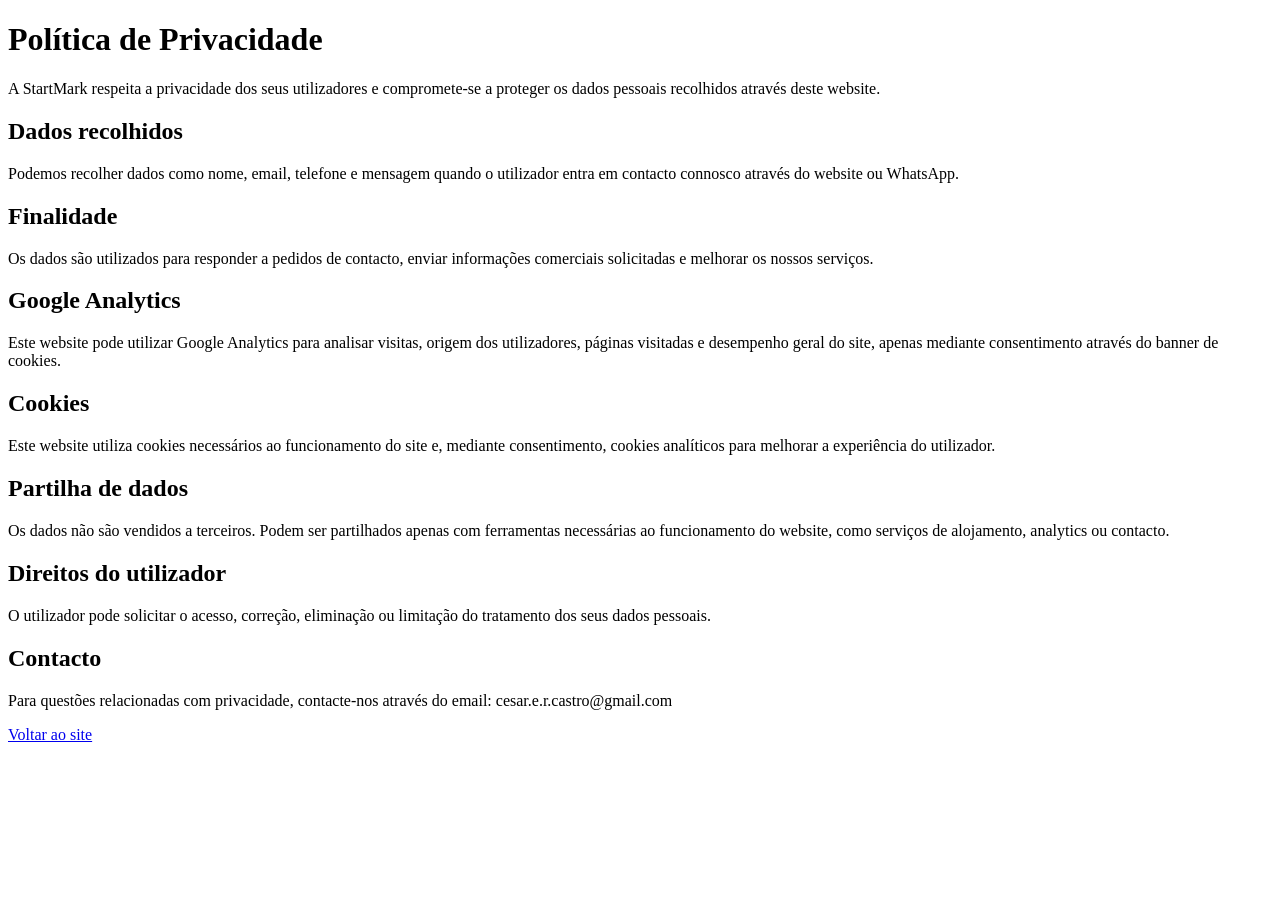
==== politica-privacidade.html @ e426c088 "Create politica-privacidade.html" ====
<!DOCTYPE html>
<html lang="pt-PT">
<head>
  <meta charset="UTF-8">
  <meta name="viewport" content="width=device-width, initial-scale=1.0">
  <title>Política de Privacidade | StartMark</title>
</head>
<body>
  <h1>Política de Privacidade</h1>

  <p>A StartMark respeita a privacidade dos seus utilizadores e compromete-se a proteger os dados pessoais recolhidos através deste website.</p>

  <h2>Dados recolhidos</h2>
  <p>Podemos recolher dados como nome, email, telefone e mensagem quando o utilizador entra em contacto connosco através do website ou WhatsApp.</p>

  <h2>Finalidade</h2>
  <p>Os dados são utilizados para responder a pedidos de contacto, enviar informações comerciais solicitadas e melhorar os nossos serviços.</p>

  <h2>Google Analytics</h2>
  <p>Este website pode utilizar Google Analytics para analisar visitas, origem dos utilizadores, páginas visitadas e desempenho geral do site, apenas mediante consentimento através do banner de cookies.</p>

  <h2>Cookies</h2>
  <p>Este website utiliza cookies necessários ao funcionamento do site e, mediante consentimento, cookies analíticos para melhorar a experiência do utilizador.</p>

  <h2>Partilha de dados</h2>
  <p>Os dados não são vendidos a terceiros. Podem ser partilhados apenas com ferramentas necessárias ao funcionamento do website, como serviços de alojamento, analytics ou contacto.</p>

  <h2>Direitos do utilizador</h2>
  <p>O utilizador pode solicitar o acesso, correção, eliminação ou limitação do tratamento dos seus dados pessoais.</p>

  <h2>Contacto</h2>
  <p>Para questões relacionadas com privacidade, contacte-nos através do email: cesar.e.r.castro@gmail.com</p>

  <p><a href="index.html">Voltar ao site</a></p>
</body>
</html>
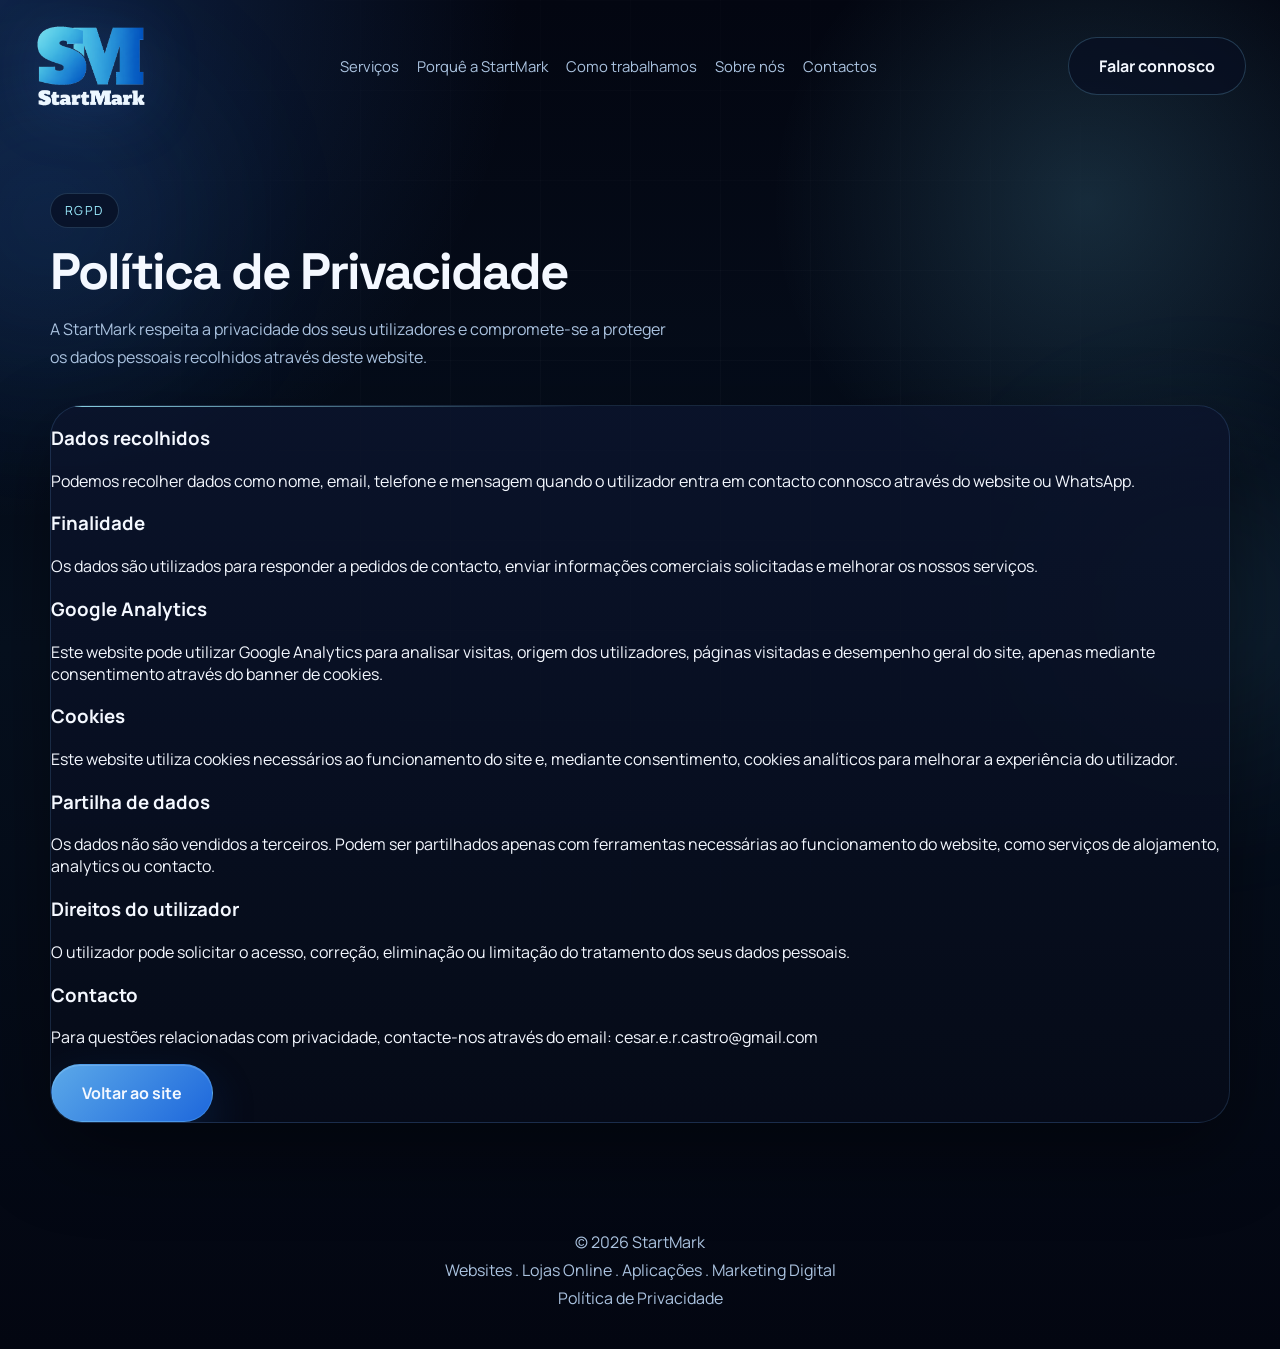
==== commit 4e2a4d40: "Update politica-privacidade.html" ====
--- a/politica-privacidade.html
+++ b/politica-privacidade.html
@@ -1,36 +1,120 @@
 <!DOCTYPE html>
 <html lang="pt-PT">
-<head>
-  <meta charset="UTF-8">
-  <meta name="viewport" content="width=device-width, initial-scale=1.0">
-  <title>Política de Privacidade | StartMark</title>
-</head>
-<body>
-  <h1>Política de Privacidade</h1>
+  <head>
+    <!-- Start cookieyes banner -->
+    <script id="cookieyes" type="text/javascript" src="https://cdn-cookieyes.com/client_data/7a033a9db057e26fd430672a8a794678/script.js"></script>
+    <!-- End cookieyes banner -->
 
-  <p>A StartMark respeita a privacidade dos seus utilizadores e compromete-se a proteger os dados pessoais recolhidos através deste website.</p>
+    <meta charset="UTF-8" />
+    <meta name="viewport" content="width=device-width, initial-scale=1.0" />
+    <title>Política de Privacidade | StartMark</title>
 
-  <h2>Dados recolhidos</h2>
-  <p>Podemos recolher dados como nome, email, telefone e mensagem quando o utilizador entra em contacto connosco através do website ou WhatsApp.</p>
+    <link rel="preconnect" href="https://fonts.googleapis.com" />
+    <link rel="preconnect" href="https://fonts.gstatic.com" crossorigin />
+    <link
+      href="https://fonts.googleapis.com/css2?family=Manrope:wght@400;500;600;700;800&family=Space+Grotesk:wght@500;700&display=swap"
+      rel="stylesheet"
+    />
+    <link rel="stylesheet" href="styles.css" />
+    <script defer src="script.js"></script>
+  </head>
 
-  <h2>Finalidade</h2>
-  <p>Os dados são utilizados para responder a pedidos de contacto, enviar informações comerciais solicitadas e melhorar os nossos serviços.</p>
+  <body>
+    <div class="page-shell">
+      <div class="ambient ambient--one"></div>
+      <div class="ambient ambient--two"></div>
+      <div class="grid-overlay"></div>
 
-  <h2>Google Analytics</h2>
-  <p>Este website pode utilizar Google Analytics para analisar visitas, origem dos utilizadores, páginas visitadas e desempenho geral do site, apenas mediante consentimento através do banner de cookies.</p>
+      <header class="site-header">
+        <a class="brand-mark" href="index.html" aria-label="Voltar ao início">
+          <span class="brand-mark__logo brand-mark__logo--header">
+            <img src="LOGO-header.png" alt="Logotipo da StartMark sem fundo" />
+          </span>
+        </a>
 
-  <h2>Cookies</h2>
-  <p>Este website utiliza cookies necessários ao funcionamento do site e, mediante consentimento, cookies analíticos para melhorar a experiência do utilizador.</p>
+        <nav id="site-nav" class="site-nav" aria-label="Navegação principal">
+          <a href="index.html#servicos">Serviços</a>
+          <a href="index.html#solucoes">Porquê a StartMark</a>
+          <a href="index.html#metodo">Como trabalhamos</a>
+          <a href="index.html#sobre">Sobre nós</a>
+          <a href="index.html#contactos">Contactos</a>
+        </nav>
 
-  <h2>Partilha de dados</h2>
-  <p>Os dados não são vendidos a terceiros. Podem ser partilhados apenas com ferramentas necessárias ao funcionamento do website, como serviços de alojamento, analytics ou contacto.</p>
+        <a class="button button--ghost header-cta" href="index.html#contacto">
+          Falar connosco
+        </a>
+      </header>
 
-  <h2>Direitos do utilizador</h2>
-  <p>O utilizador pode solicitar o acesso, correção, eliminação ou limitação do tratamento dos seus dados pessoais.</p>
+      <main>
+        <section class="section privacy-section">
+          <div class="section-heading">
+            <span class="eyebrow">RGPD</span>
+            <h2>Política de Privacidade</h2>
+            <p>
+              A StartMark respeita a privacidade dos seus utilizadores e compromete-se
+              a proteger os dados pessoais recolhidos através deste website.
+            </p>
+          </div>
 
-  <h2>Contacto</h2>
-  <p>Para questões relacionadas com privacidade, contacte-nos através do email: cesar.e.r.castro@gmail.com</p>
+          <article class="glass-card privacy-card">
+            <h3>Dados recolhidos</h3>
+            <p>
+              Podemos recolher dados como nome, email, telefone e mensagem quando o
+              utilizador entra em contacto connosco através do website ou WhatsApp.
+            </p>
 
-  <p><a href="index.html">Voltar ao site</a></p>
-</body>
+            <h3>Finalidade</h3>
+            <p>
+              Os dados são utilizados para responder a pedidos de contacto, enviar
+              informações comerciais solicitadas e melhorar os nossos serviços.
+            </p>
+
+            <h3>Google Analytics</h3>
+            <p>
+              Este website pode utilizar Google Analytics para analisar visitas,
+              origem dos utilizadores, páginas visitadas e desempenho geral do site,
+              apenas mediante consentimento através do banner de cookies.
+            </p>
+
+            <h3>Cookies</h3>
+            <p>
+              Este website utiliza cookies necessários ao funcionamento do site e,
+              mediante consentimento, cookies analíticos para melhorar a experiência
+              do utilizador.
+            </p>
+
+            <h3>Partilha de dados</h3>
+            <p>
+              Os dados não são vendidos a terceiros. Podem ser partilhados apenas com
+              ferramentas necessárias ao funcionamento do website, como serviços de
+              alojamento, analytics ou contacto.
+            </p>
+
+            <h3>Direitos do utilizador</h3>
+            <p>
+              O utilizador pode solicitar o acesso, correção, eliminação ou limitação
+              do tratamento dos seus dados pessoais.
+            </p>
+
+            <h3>Contacto</h3>
+            <p>
+              Para questões relacionadas com privacidade, contacte-nos através do
+              email:
+              <a href="mailto:cesar.e.r.castro@gmail.com">cesar.e.r.castro@gmail.com</a>
+            </p>
+
+            <a class="button privacy-back" href="index.html">Voltar ao site</a>
+          </article>
+        </section>
+      </main>
+
+      <footer class="site-footer">
+        <p class="site-footer__meta">
+          <span>© <span data-year></span> StartMark</span>
+          <span>Websites . Lojas Online . Aplicações . Marketing Digital</span>
+          <a href="politica-privacidade.html">Política de Privacidade</a>
+        </p>
+      </footer>
+    </div>
+  </body>
 </html>
--- a/styles.css
+++ b/styles.css
@@ -0,0 +1,2406 @@
+:root {
+  --bg: #040816;
+  --bg-soft: rgba(7, 14, 33, 0.8);
+  --panel: rgba(10, 20, 42, 0.72);
+  --panel-strong: rgba(13, 24, 50, 0.92);
+  --line: rgba(120, 188, 255, 0.16);
+  --text: #f4f8ff;
+  --muted: #aac2df;
+  --primary: #76dbff;
+  --primary-strong: #2d8bff;
+  --accent: #9cedff;
+  --shadow: 0 30px 80px rgba(0, 0, 0, 0.42);
+  --radius-xl: 32px;
+  --radius-lg: 24px;
+  --container: min(1180px, calc(100vw - 40px));
+}
+
+*,
+*::before,
+*::after {
+  box-sizing: border-box;
+}
+
+html {
+  scroll-behavior: smooth;
+}
+
+body {
+  margin: 0;
+  min-width: 320px;
+  color: var(--text);
+  background:
+    radial-gradient(circle at top left, rgba(61, 140, 255, 0.22), transparent 28%),
+    radial-gradient(circle at 85% 15%, rgba(118, 219, 255, 0.16), transparent 20%),
+    linear-gradient(180deg, #030611 0%, #06101f 48%, #030611 100%);
+  font-family: "Manrope", sans-serif;
+}
+
+img {
+  display: block;
+  max-width: 100%;
+}
+
+a {
+  color: inherit;
+  text-decoration: none;
+}
+
+button,
+a {
+  -webkit-tap-highlight-color: transparent;
+}
+
+.sr-only {
+  position: absolute;
+  width: 1px;
+  height: 1px;
+  padding: 0;
+  margin: -1px;
+  overflow: hidden;
+  clip: rect(0, 0, 0, 0);
+  white-space: nowrap;
+  border: 0;
+}
+
+.page-shell {
+  position: relative;
+  overflow: clip;
+}
+
+.ambient {
+  position: fixed;
+  border-radius: 999px;
+  pointer-events: none;
+  filter: blur(90px);
+  opacity: 0.6;
+  z-index: 0;
+}
+
+.ambient--one {
+  top: 80px;
+  left: -90px;
+  width: 280px;
+  height: 280px;
+  background: rgba(46, 138, 255, 0.2);
+}
+
+.ambient--two {
+  right: -80px;
+  bottom: 15%;
+  width: 320px;
+  height: 320px;
+  background: rgba(118, 219, 255, 0.14);
+}
+
+.grid-overlay {
+  position: fixed;
+  inset: 0;
+  background-image:
+    linear-gradient(rgba(255, 255, 255, 0.03) 1px, transparent 1px),
+    linear-gradient(90deg, rgba(255, 255, 255, 0.03) 1px, transparent 1px);
+  background-size: 90px 90px;
+  mask-image: radial-gradient(circle at center, rgba(0, 0, 0, 0.92), transparent 88%);
+  pointer-events: none;
+  z-index: 0;
+}
+
+.site-header,
+.section,
+.site-footer {
+  position: relative;
+  z-index: 1;
+}
+
+.site-header {
+  width: 100%;
+  margin: 0;
+  padding: 24px clamp(18px, 2.8vw, 34px) 0;
+  display: grid;
+  grid-template-columns: auto 1fr auto;
+  align-items: center;
+  gap: 28px;
+  position: sticky;
+  top: 0;
+  z-index: 10;
+  transition: padding 0.35s ease, background 0.35s ease, backdrop-filter 0.35s ease,
+    border-color 0.35s ease;
+  border-bottom: 1px solid transparent;
+  background: transparent;
+  backdrop-filter: blur(0);
+}
+
+.site-header::before {
+  content: none;
+}
+
+.site-header.is-scrolled {
+  padding-top: 12px;
+  padding-bottom: 6px;
+  background: linear-gradient(180deg, rgba(4, 9, 21, 0.92), rgba(4, 9, 21, 0.72));
+  backdrop-filter: blur(16px);
+  border-bottom-color: rgba(130, 199, 255, 0.14);
+}
+
+.brand-mark {
+  display: flex;
+  align-items: center;
+  min-width: 0;
+}
+
+.brand-mark__logo {
+  display: inline-flex;
+  align-items: center;
+  justify-content: center;
+  flex: 0 0 auto;
+  width: 88px;
+  height: 64px;
+  padding: 6px;
+  border-radius: 18px;
+}
+
+.brand-mark__logo img {
+  width: 100%;
+  height: 100%;
+  object-fit: contain;
+}
+
+.brand-mark__logo--header {
+  width: 114px;
+  height: 84px;
+  padding: 0;
+  border: 0;
+  border-radius: 0;
+  background: transparent;
+  box-shadow: none;
+  overflow: visible;
+  transition: width 0.35s ease, height 0.35s ease, transform 0.35s ease;
+}
+
+.brand-mark__logo--header img {
+  object-fit: contain;
+  filter: saturate(1.05) brightness(1.02) drop-shadow(0 10px 28px rgba(49, 134, 255, 0.18));
+}
+
+.site-nav {
+  display: flex;
+  align-items: center;
+  justify-content: center;
+  justify-self: center;
+  gap: 18px;
+  padding: 0;
+  font-size: 0.93rem;
+  color: var(--muted);
+  transition: gap 0.35s ease, font-size 0.35s ease, transform 0.35s ease;
+}
+
+.site-nav a {
+  position: relative;
+  transition: color 0.25s ease;
+}
+
+.site-nav a:hover,
+.site-nav a:focus-visible {
+  color: var(--text);
+}
+
+.site-nav a::after {
+  content: "";
+  position: absolute;
+  left: 0;
+  bottom: -8px;
+  width: 100%;
+  height: 1px;
+  background: linear-gradient(90deg, transparent, rgba(156, 237, 255, 0.82), transparent);
+  opacity: 0;
+  transform: scaleX(0.65);
+  transition: opacity 0.25s ease, transform 0.25s ease;
+}
+
+.site-nav a:hover::after,
+.site-nav a:focus-visible::after {
+  opacity: 1;
+  transform: scaleX(1);
+}
+
+.nav-toggle {
+  display: none;
+  align-items: center;
+  justify-content: center;
+  gap: 5px;
+  flex-direction: column;
+  width: 52px;
+  height: 52px;
+  padding: 0;
+  border: 1px solid rgba(130, 199, 255, 0.18);
+  border-radius: 18px;
+  background: rgba(8, 15, 34, 0.72);
+  color: var(--text);
+  cursor: pointer;
+  box-shadow: 0 16px 34px rgba(0, 0, 0, 0.14);
+}
+
+.nav-toggle span:not(.sr-only) {
+  display: block;
+  width: 18px;
+  height: 1.5px;
+  border-radius: 999px;
+  background: currentColor;
+  transition: transform 0.25s ease, opacity 0.25s ease;
+}
+
+.site-header.menu-open .nav-toggle span:nth-child(1) {
+  transform: translateY(6.5px) rotate(45deg);
+}
+
+.site-header.menu-open .nav-toggle span:nth-child(2) {
+  opacity: 0;
+}
+
+.site-header.menu-open .nav-toggle span:nth-child(3) {
+  transform: translateY(-6.5px) rotate(-45deg);
+}
+
+.header-cta {
+  justify-self: end;
+  min-height: 48px;
+  padding: 0 22px;
+  background: rgba(8, 15, 34, 0.58);
+  border-color: rgba(130, 199, 255, 0.16);
+  box-shadow: none;
+  transition: min-height 0.35s ease, padding 0.35s ease, transform 0.35s ease,
+    background 0.35s ease, border-color 0.35s ease;
+}
+
+.site-header.is-scrolled .brand-mark__logo--header {
+  width: 84px;
+  height: 62px;
+  transform: translateY(-1px);
+}
+
+.site-header.is-scrolled .site-nav {
+  gap: 18px;
+  font-size: 0.9rem;
+  transform: translateY(-1px);
+}
+
+.site-header.is-scrolled .header-cta {
+  min-height: 42px;
+  padding: 0 18px;
+  transform: translateY(-1px);
+}
+
+.section {
+  width: var(--container);
+  margin: 0 auto;
+  padding: 84px 0;
+}
+
+.hero {
+  width: var(--container);
+  padding-top: 64px;
+  min-height: calc(100vh - 80px);
+  display: block;
+}
+
+.hero-panel {
+  position: relative;
+  overflow: hidden;
+  display: grid;
+  grid-template-columns: minmax(0, 1.08fr) minmax(300px, 0.74fr);
+  align-items: stretch;
+  gap: clamp(24px, 2.4vw, 40px);
+  min-height: clamp(500px, 58vh, 560px);
+  padding: clamp(34px, 3.6vw, 48px);
+  border: 1px solid rgba(130, 199, 255, 0.14);
+  border-radius: 38px;
+  background:
+    linear-gradient(180deg, rgba(11, 23, 52, 0.97), rgba(6, 10, 22, 0.93));
+  box-shadow:
+    0 36px 90px rgba(0, 0, 0, 0.34),
+    inset 0 1px 0 rgba(156, 237, 255, 0.08);
+}
+
+.hero-panel::before {
+  content: "";
+  position: absolute;
+  inset: 0;
+  background:
+    radial-gradient(circle at 14% 24%, rgba(118, 219, 255, 0.2), transparent 28%),
+    radial-gradient(circle at 38% 82%, rgba(45, 139, 255, 0.12), transparent 24%),
+    radial-gradient(circle at 78% 26%, rgba(31, 111, 235, 0.12), transparent 24%),
+    linear-gradient(90deg, rgba(11, 23, 52, 0.99) 0%, rgba(7, 14, 32, 0.98) 48%, rgba(7, 14, 32, 0.87) 68%, rgba(7, 14, 32, 0.62) 84%, rgba(7, 14, 32, 0.22) 100%),
+    linear-gradient(180deg, rgba(11, 23, 52, 0.96), rgba(6, 10, 22, 0.92));
+  pointer-events: none;
+}
+
+.hero__content {
+  position: relative;
+  z-index: 1;
+  align-self: start;
+  max-width: min(100%, 600px);
+  padding-right: 0;
+  padding-top: 8px;
+}
+
+.hero-panel__visual {
+  position: relative;
+  z-index: 1;
+  align-self: center;
+  justify-self: end;
+  margin-right: 0;
+  width: min(100%, 332px);
+  height: auto;
+  min-height: 0;
+  perspective: 1200px;
+  isolation: isolate;
+  --hero-rx: 0deg;
+  --hero-ry: 0deg;
+  --hero-tilt-shift-x: 0px;
+  --hero-tilt-shift-y: 0px;
+  --hero-glow-x: 50%;
+  --hero-glow-y: 38%;
+  animation: hero-visual-float 7.2s ease-in-out infinite;
+}
+
+.hero-panel__visual::before {
+  content: "";
+  position: absolute;
+  inset: 6% -4% 8% -8%;
+  border-radius: 999px;
+  background:
+    radial-gradient(circle at var(--hero-glow-x) var(--hero-glow-y), rgba(108, 198, 255, 0.24), transparent 28%),
+    radial-gradient(circle at 50% 72%, rgba(31, 111, 235, 0.16), transparent 42%);
+  filter: blur(32px);
+  opacity: 0.9;
+  transform: translateZ(0);
+  pointer-events: none;
+}
+
+.hero-panel__visual::after {
+  content: "";
+  position: absolute;
+  inset: -4% -6% -3%;
+  border-radius: 38px;
+  background:
+    linear-gradient(180deg, rgba(118, 219, 255, 0.08), rgba(118, 219, 255, 0)),
+    radial-gradient(circle at 54% 18%, rgba(255, 255, 255, 0.08), transparent 24%);
+  opacity: 0.55;
+  pointer-events: none;
+}
+
+.hero-panel__visual-frame {
+  position: relative;
+  width: 100%;
+  height: auto;
+  min-height: 0;
+  padding: 14px;
+  overflow: hidden;
+  border: 1px solid rgba(130, 199, 255, 0.14);
+  border-left-color: rgba(130, 199, 255, 0.08);
+  border-radius: 34px;
+  background: linear-gradient(180deg, rgba(11, 20, 44, 0.88), rgba(6, 11, 24, 0.9));
+  box-shadow:
+    0 32px 78px rgba(0, 0, 0, 0.3),
+    inset 0 1px 0 rgba(255, 255, 255, 0.05);
+  transform-style: preserve-3d;
+  transform:
+    translate3d(var(--hero-tilt-shift-x), var(--hero-tilt-shift-y), 0)
+    rotateX(var(--hero-rx))
+    rotateY(var(--hero-ry))
+    scale(1.01);
+  transition:
+    transform 0.38s cubic-bezier(0.22, 1, 0.36, 1),
+    box-shadow 0.38s ease,
+    border-color 0.38s ease,
+    filter 0.38s ease;
+  will-change: transform;
+}
+
+.hero-panel__visual-frame::before {
+  content: "";
+  position: absolute;
+  top: -18%;
+  bottom: -18%;
+  left: -42%;
+  width: 42%;
+  background: linear-gradient(90deg, transparent, rgba(255, 255, 255, 0.2), transparent);
+  opacity: 0;
+  transform: translateX(-120%) skewX(-22deg);
+  transition: transform 1.15s ease, opacity 0.28s ease;
+  pointer-events: none;
+}
+
+.hero-panel__visual-frame::after {
+  content: "";
+  position: absolute;
+  inset: 14px;
+  border-radius: 22px;
+  background:
+    radial-gradient(circle at var(--hero-glow-x) var(--hero-glow-y), rgba(118, 219, 255, 0.08), transparent 18%);
+  pointer-events: none;
+}
+
+.hero-panel__visual-image {
+  display: block;
+  width: 100%;
+  height: 100%;
+  min-height: 360px;
+  object-fit: cover;
+  border-radius: 22px;
+  transform: translateZ(0);
+}
+
+.hero-panel__visual.is-active .hero-panel__visual-frame {
+  border-color: rgba(156, 237, 255, 0.22);
+  box-shadow:
+    0 42px 96px rgba(2, 8, 20, 0.52),
+    0 0 44px rgba(70, 166, 255, 0.12),
+    inset 0 1px 0 rgba(255, 255, 255, 0.08);
+}
+
+.hero-panel__visual.is-active .hero-panel__visual-frame::before {
+  opacity: 0.48;
+  transform: translateX(310%) skewX(-22deg);
+}
+
+@keyframes hero-visual-float {
+  0%,
+  100% {
+    transform: translateY(0);
+  }
+
+  50% {
+    transform: translateY(-8px);
+  }
+}
+
+.eyebrow,
+.label {
+  display: inline-flex;
+  align-items: center;
+  width: fit-content;
+  padding: 8px 14px;
+  border: 1px solid rgba(141, 208, 255, 0.18);
+  border-radius: 999px;
+  background: rgba(8, 15, 34, 0.72);
+  color: var(--accent);
+  font-size: 0.78rem;
+  text-transform: uppercase;
+  letter-spacing: 0.12em;
+}
+
+.eyebrow--hero {
+  display: inline-flex;
+  flex-direction: row;
+  align-items: center;
+  gap: 0.4em;
+}
+
+.eyebrow--hero-row {
+  display: flex;
+  align-items: center;
+  gap: 0;
+  white-space: nowrap;
+}
+
+.eyebrow--hero-row--full {
+  width: auto;
+  justify-content: flex-start;
+}
+
+.eyebrow--hero-row--full::before {
+  content: ".";
+  margin: 0 0.45em 0 0.2em;
+  opacity: 0.72;
+}
+
+.hero h1,
+.section-heading h2,
+.narrative-card h3,
+.process-card h3,
+.service-card h3,
+.profile-card h2,
+.contact-panel h2,
+.portrait-card__content h2 {
+  margin: 0;
+  font-family: "Space Grotesk", sans-serif;
+  line-height: 1.02;
+  letter-spacing: -0.04em;
+}
+
+.hero h1 {
+  max-width: 11ch;
+  margin-top: 26px;
+  font-family: "Space Grotesk", sans-serif;
+  font-weight: 700;
+}
+
+.hero-line {
+  display: block;
+  white-space: normal;
+  text-wrap: balance;
+}
+
+.hero-line + .hero-line {
+  margin-top: 0.08em;
+}
+
+.hero__lead,
+.section-heading p,
+.service-card p,
+.narrative-card p,
+.process-card p,
+.profile-card p,
+.contact-panel p,
+.portrait-card__content p,
+.stack-card__overlay p {
+  color: var(--muted);
+  line-height: 1.72;
+}
+
+.hero__lead {
+  max-width: min(100%, 74ch);
+  margin: 30px 0 0;
+  font-size: clamp(1.02rem, 1.18vw, 1.08rem);
+}
+
+.hero__lead-line {
+  display: block;
+  white-space: normal;
+  text-wrap: pretty;
+}
+
+.hero__lead-line + .hero__lead-line {
+  margin-top: 0.08em;
+}
+
+.hero__actions {
+  display: flex;
+  flex-wrap: wrap;
+  gap: 16px;
+  margin-top: 36px;
+}
+
+.button {
+  display: inline-flex;
+  align-items: center;
+  justify-content: center;
+  min-height: 58px;
+  padding: 0 30px;
+  border: 1px solid rgba(133, 212, 255, 0.22);
+  border-radius: 999px;
+  background:
+    linear-gradient(135deg, rgba(100, 186, 255, 0.9), rgba(31, 111, 235, 0.92)),
+    rgba(10, 18, 40, 0.86);
+  box-shadow:
+    0 18px 44px rgba(20, 82, 168, 0.26),
+    inset 0 1px 0 rgba(255, 255, 255, 0.16);
+  color: var(--text);
+  font-weight: 700;
+  transition: transform 0.25s ease, border-color 0.25s ease, box-shadow 0.25s ease;
+}
+
+.button:hover,
+.button:focus-visible {
+  transform: translateY(-2px);
+  border-color: rgba(151, 225, 255, 0.4);
+  box-shadow:
+    0 22px 52px rgba(20, 82, 168, 0.32),
+    0 0 24px rgba(118, 219, 255, 0.12);
+}
+
+.button--secondary {
+  border-color: rgba(255, 255, 255, 0.16);
+  background:
+    linear-gradient(180deg, rgba(10, 18, 40, 0.82), rgba(7, 13, 29, 0.92)),
+    rgba(8, 15, 34, 0.82);
+  box-shadow:
+    inset 0 1px 0 rgba(255, 255, 255, 0.04),
+    0 12px 30px rgba(0, 0, 0, 0.12);
+}
+
+.button--ghost {
+  background: rgba(8, 15, 34, 0.72);
+  box-shadow: none;
+}
+
+.glass-card,
+.service-card,
+.process-card,
+.stack-card,
+.contact-panel {
+  position: relative;
+  overflow: hidden;
+  border: 1px solid var(--line);
+  border-radius: var(--radius-xl);
+  background: linear-gradient(180deg, rgba(11, 20, 44, 0.88), rgba(6, 11, 24, 0.9));
+  box-shadow: var(--shadow);
+}
+
+.glass-card::before,
+.service-card::before,
+.process-card::before,
+.contact-panel::before {
+  content: "";
+  position: absolute;
+  inset: 0 auto auto 0;
+  width: 45%;
+  height: 1px;
+  background: linear-gradient(90deg, rgba(156, 237, 255, 0.9), transparent);
+}
+
+.portrait-card {
+  grid-column: 1 / span 7;
+  padding: 14px;
+}
+
+.portrait-card img {
+  width: 100%;
+  aspect-ratio: 0.78;
+  object-fit: cover;
+  object-position: center top;
+  border-radius: 22px;
+}
+
+.portrait-card__content {
+  padding: 18px 8px 6px;
+}
+
+.portrait-card__content h2 {
+  margin-top: 14px;
+  font-size: clamp(1.7rem, 3vw, 2.3rem);
+}
+
+.ticker {
+  padding-top: 18px;
+}
+
+.ticker__heading {
+  margin-bottom: 20px;
+  text-align: center;
+}
+
+.ticker__title {
+  margin: 0;
+  font-size: clamp(0.98rem, 1.35vw, 1.14rem);
+  font-weight: 700;
+  letter-spacing: 0.18em;
+  text-transform: uppercase;
+  color: rgba(244, 248, 255, 0.82);
+}
+
+.ticker__panel {
+  position: relative;
+  padding: 0;
+}
+
+.ticker__marquee {
+  overflow: hidden;
+  padding: 6px 0;
+  background: transparent;
+  border: 0;
+  border-radius: 0;
+  box-shadow: none;
+  mask-image: none;
+  -webkit-mask-image: none;
+}
+
+.ticker__track {
+  --marquee-shift: 12px;
+  display: flex;
+  align-items: center;
+  gap: 18px;
+  width: max-content;
+  flex-wrap: nowrap;
+  will-change: transform;
+  animation: values-scroll 36s linear infinite;
+}
+
+.ticker:hover .ticker__track,
+.ticker:focus-within .ticker__track {
+  animation-play-state: paused;
+}
+
+.ticker__item {
+  display: flex;
+  align-items: center;
+  justify-content: center;
+  flex: 0 0 auto;
+  min-width: clamp(176px, 17vw, 236px);
+  min-height: clamp(104px, 8.6vw, 126px);
+  padding: 18px 16px;
+  border: 1px solid rgba(195, 209, 225, 0.85);
+  border-radius: 22px;
+  background:
+    linear-gradient(180deg, rgba(255, 255, 255, 0.99), rgba(243, 247, 251, 0.98));
+  box-shadow:
+    inset 0 1px 0 rgba(255, 255, 255, 0.94),
+    0 16px 32px rgba(0, 0, 0, 0.12);
+}
+
+.ticker__item img {
+  width: auto;
+  max-width: min(190px, 100%);
+  max-height: clamp(58px, 5vw, 74px);
+  object-fit: contain;
+  filter: saturate(1.02) contrast(1.05);
+}
+
+.ticker__logo {
+  display: block;
+  transform: scale(var(--logo-scale, 1));
+  transform-origin: center;
+}
+
+.ticker__logo--1 {
+  --logo-scale: 1.48;
+}
+
+.ticker__logo--2 {
+  --logo-scale: 1.28;
+}
+
+.ticker__logo--3 {
+  --logo-scale: 1.18;
+}
+
+.ticker__logo--4 {
+  --logo-scale: 1.02;
+}
+
+.ticker__logo--5 {
+  --logo-scale: 1.04;
+}
+
+.ticker__logo--6 {
+  --logo-scale: 1.58;
+}
+
+.ticker__logo--7 {
+  --logo-scale: 1.56;
+}
+
+.ticker__logo--8 {
+  --logo-scale: 1.18;
+}
+
+.ticker__logo--9 {
+  --logo-scale: 1.28;
+}
+
+.ticker__logo--10 {
+  --logo-scale: 1;
+}
+
+.section-heading {
+  max-width: 740px;
+  margin-bottom: 34px;
+}
+
+.section-heading h2 {
+  margin-top: 18px;
+  font-size: clamp(2.2rem, 4vw, 4rem);
+}
+
+.hero h1,
+#servicos .section-heading h2,
+#solucoes .section-heading h2,
+#sobre .section-heading h2,
+#metodo .section-heading h2,
+#apresentacao .section-heading h2 {
+  font-size: clamp(2rem, 3.3vw, 3.35rem);
+  line-height: 1.04;
+  letter-spacing: -0.045em;
+}
+
+#solucoes .section-heading {
+  max-width: 900px;
+}
+
+#solucoes .section-heading h2 {
+  max-width: none;
+}
+
+#solucoes .section-heading p {
+  max-width: 62ch;
+  margin-top: 22px;
+  font-size: clamp(1.02rem, 1.35vw, 1.18rem);
+}
+
+.section-heading p {
+  max-width: 62ch;
+  margin: 18px 0 0;
+}
+
+.services-grid {
+  display: grid;
+  grid-template-columns: 1fr;
+  gap: 14px;
+}
+
+.service-card--overview {
+  --service-glow: rgba(118, 219, 255, 0.16);
+  position: relative;
+  display: grid;
+  grid-template-columns: minmax(220px, 270px) minmax(0, 1fr);
+  grid-template-areas:
+    "media copy"
+    "media points";
+  align-items: start;
+  column-gap: 20px;
+  row-gap: 10px;
+  min-height: 100%;
+  padding: 16px;
+  transition: transform 0.28s ease, border-color 0.28s ease, box-shadow 0.28s ease;
+}
+
+.service-card--overview::after {
+  content: "";
+  position: absolute;
+  right: -40px;
+  bottom: -46px;
+  width: 180px;
+  height: 180px;
+  border-radius: 999px;
+  background: radial-gradient(circle, var(--service-glow), transparent 70%);
+  filter: blur(10px);
+  opacity: 0.9;
+  pointer-events: none;
+}
+
+.service-card--overview:hover,
+.service-card--overview:focus-within {
+  transform: translateY(-4px);
+  border-color: rgba(156, 237, 255, 0.2);
+  box-shadow:
+    0 36px 84px rgba(0, 0, 0, 0.38),
+    0 0 30px rgba(118, 219, 255, 0.08);
+}
+
+.service-card--marketing {
+  --service-glow: rgba(118, 219, 255, 0.18);
+}
+
+.service-card--visual {
+  --service-glow: rgba(90, 170, 255, 0.16);
+}
+
+.service-card--web {
+  --service-glow: rgba(45, 139, 255, 0.2);
+}
+
+.service-card--apps {
+  --service-glow: rgba(156, 237, 255, 0.15);
+}
+
+.service-overview__top {
+  position: relative;
+  z-index: 3;
+  display: flex;
+  align-items: center;
+  justify-content: space-between;
+  gap: 16px;
+  grid-area: media;
+  align-self: end;
+  justify-self: stretch;
+  margin: 0;
+  padding: 0 10px 10px;
+  pointer-events: none;
+}
+
+.service-icon {
+  display: inline-flex;
+  align-items: center;
+  justify-content: center;
+  width: 54px;
+  height: 54px;
+  border: 1px solid rgba(141, 208, 255, 0.18);
+  border-radius: 20px;
+  background:
+    linear-gradient(180deg, rgba(17, 33, 72, 0.92), rgba(7, 14, 32, 0.96)),
+    rgba(8, 15, 34, 0.86);
+  box-shadow:
+    inset 0 1px 0 rgba(255, 255, 255, 0.06),
+    0 20px 42px rgba(0, 0, 0, 0.2);
+  color: var(--accent);
+}
+
+.service-icon svg {
+  width: 23px;
+  height: 23px;
+  fill: none;
+  stroke: currentColor;
+  stroke-width: 1.7;
+  stroke-linecap: round;
+  stroke-linejoin: round;
+}
+
+.service-card__index {
+  position: absolute;
+  top: 0;
+  right: 0;
+  display: inline-flex;
+  align-items: center;
+  justify-content: center;
+  min-width: 42px;
+  height: 32px;
+  padding: 0 10px;
+  border: 1px solid rgba(141, 208, 255, 0.14);
+  border-radius: 999px;
+  background: rgba(8, 15, 34, 0.52);
+  color: rgba(156, 237, 255, 0.8);
+  font-family: "Space Grotesk", sans-serif;
+  font-size: 0.85rem;
+  letter-spacing: 0.08em;
+}
+
+.service-overview__copy,
+.service-overview__media,
+.service-points,
+.service-chips {
+  position: relative;
+  z-index: 1;
+}
+
+.service-overview__copy {
+  display: grid;
+  gap: 12px;
+  grid-area: copy;
+  margin-top: 4px;
+  padding-right: 64px;
+}
+
+.service-overview__copy h3 {
+  margin: 0;
+  max-width: none;
+  font-size: clamp(1.4rem, 1.95vw, 1.9rem);
+  line-height: 1.08;
+  letter-spacing: -0.04em;
+  text-wrap: balance;
+}
+
+.service-card--apps .service-overview__copy h3 {
+  text-wrap: pretty;
+}
+
+.service-card--visual .service-overview__copy h3 {
+  white-space: nowrap;
+}
+
+.service-overview__copy p {
+  margin: 0;
+  max-width: 46ch;
+  color: var(--muted);
+  line-height: 1.68;
+}
+
+.service-overview__media {
+  position: relative;
+  grid-area: media;
+  margin: 0;
+  aspect-ratio: 1 / 1;
+  min-height: 220px;
+  padding: 8px;
+  display: flex;
+  align-items: center;
+  justify-content: center;
+  overflow: hidden;
+  border: 1px solid rgba(141, 208, 255, 0.14);
+  border-radius: 22px;
+  background:
+    radial-gradient(circle at 50% 38%, rgba(118, 219, 255, 0.14), transparent 34%),
+    linear-gradient(180deg, rgba(14, 28, 60, 0.6), rgba(7, 13, 29, 0.9)),
+    rgba(8, 15, 34, 0.72);
+  box-shadow:
+    inset 0 1px 0 rgba(255, 255, 255, 0.04),
+    0 18px 40px rgba(0, 0, 0, 0.18);
+}
+
+.service-overview__media::before {
+  content: "";
+  position: absolute;
+  inset: 0;
+  background:
+    linear-gradient(180deg, rgba(5, 10, 24, 0.02), rgba(5, 10, 24, 0.26)),
+    radial-gradient(circle at 18% 18%, rgba(156, 237, 255, 0.14), transparent 28%);
+  pointer-events: none;
+  z-index: 1;
+}
+
+.service-overview__media img {
+  display: block;
+  width: 100%;
+  height: 100%;
+  min-height: 0;
+  object-fit: contain;
+  transform: none;
+  transition: filter 0.35s ease;
+  filter: saturate(1.02) contrast(1.02);
+}
+
+.service-card--marketing .service-overview__media img {
+  object-position: center;
+}
+
+.service-card--visual .service-overview__media img {
+  object-position: center;
+}
+
+.service-card--web .service-overview__media img {
+  object-position: center;
+}
+
+.service-card--apps .service-overview__media img {
+  object-position: center;
+}
+
+.service-card--overview:hover .service-overview__media img,
+.service-card--overview:focus-within .service-overview__media img {
+  transform: none;
+  filter: saturate(1.05) contrast(1.04) brightness(1.02);
+}
+
+.service-points {
+  grid-area: points;
+  margin: 0;
+  padding: 2px 0 0;
+  list-style: none;
+  display: grid;
+  gap: 8px;
+}
+
+.service-points li {
+  position: relative;
+  padding-left: 24px;
+  color: rgba(244, 248, 255, 0.88);
+  line-height: 1.45;
+}
+
+.service-points li::before {
+  content: "";
+  position: absolute;
+  left: 0;
+  top: 0.78em;
+  width: 10px;
+  height: 10px;
+  border-radius: 999px;
+  background: linear-gradient(135deg, var(--accent), var(--primary-strong));
+  box-shadow: 0 0 16px rgba(118, 219, 255, 0.36);
+  transform: translateY(-50%);
+}
+
+.service-chips {
+  display: none;
+}
+
+.section--split {
+  padding-top: 96px;
+}
+
+#sobre .section-heading {
+  max-width: 1160px;
+}
+
+#sobre .section-heading h2 {
+  max-width: none;
+}
+
+.about-heading-line {
+  display: block;
+  white-space: nowrap;
+}
+
+.section--about {
+  padding-top: 96px;
+}
+
+.about-grid {
+  display: grid;
+  grid-template-columns: repeat(2, minmax(0, 1fr));
+  gap: 24px;
+  align-items: stretch;
+}
+
+.about-card {
+  display: grid;
+  align-content: start;
+  gap: 16px;
+  min-height: 0;
+  padding: 28px 26px;
+}
+
+.about-card p {
+  margin: 0;
+  max-width: 46ch;
+  font-size: 1rem;
+}
+
+.values-panel {
+  display: grid;
+  grid-column: 1 / -1;
+  grid-template-columns: 1fr;
+  gap: 22px;
+  padding: 28px 26px;
+}
+
+.values-panel__intro {
+  display: grid;
+  gap: 14px;
+  max-width: min(100%, 64ch);
+}
+
+.values-panel__intro p {
+  margin: 0;
+}
+
+.values-marquee {
+  overflow: hidden;
+  margin-inline: -4px;
+  padding-inline: 4px;
+  mask-image: linear-gradient(90deg, transparent, #000 6%, #000 94%, transparent);
+}
+
+.values-marquee__track {
+  --marquee-shift: 8px;
+  display: flex;
+  gap: 16px;
+  width: max-content;
+  animation: values-scroll 28s linear infinite;
+}
+
+.values-panel:hover .values-marquee__track,
+.values-panel:focus-within .values-marquee__track {
+  animation-play-state: paused;
+}
+
+.value-card {
+  flex: 0 0 clamp(220px, 22vw, 268px);
+  display: grid;
+  align-content: start;
+  gap: 10px;
+  min-height: 152px;
+  padding: 20px 18px;
+  border: 1px solid rgba(141, 208, 255, 0.14);
+  border-radius: 22px;
+  background:
+    linear-gradient(180deg, rgba(14, 28, 60, 0.9), rgba(7, 13, 29, 0.92)),
+    rgba(8, 15, 34, 0.82);
+  box-shadow:
+    inset 0 1px 0 rgba(156, 237, 255, 0.08),
+    0 16px 36px rgba(0, 0, 0, 0.18);
+  transition: transform 0.22s ease, border-color 0.22s ease, box-shadow 0.22s ease;
+}
+
+.value-card:hover,
+.value-card:focus-within {
+  transform: translateY(-2px);
+  border-color: rgba(156, 237, 255, 0.2);
+  box-shadow:
+    inset 0 1px 0 rgba(156, 237, 255, 0.1),
+    0 22px 44px rgba(0, 0, 0, 0.2);
+}
+
+.value-card h3 {
+  margin: 0;
+  font-family: "Space Grotesk", sans-serif;
+  font-size: clamp(1.08rem, 1.32vw, 1.28rem);
+  line-height: 1.1;
+  letter-spacing: -0.03em;
+}
+
+.value-card p {
+  margin: 0;
+  color: var(--muted);
+  line-height: 1.65;
+  font-size: 0.96rem;
+}
+
+@keyframes values-scroll {
+  from {
+    transform: translate3d(0, 0, 0);
+  }
+
+  to {
+    transform: translate3d(calc(-50% - var(--marquee-shift, 8px)), 0, 0);
+  }
+}
+
+.reasons-grid {
+  display: grid;
+  grid-template-columns: repeat(3, minmax(0, 1fr));
+  gap: 24px;
+  align-items: stretch;
+}
+
+.reason-card {
+  display: grid;
+  align-content: start;
+  gap: 18px;
+  min-height: 100%;
+  padding: 30px 28px;
+  transition: transform 0.25s ease, border-color 0.25s ease, box-shadow 0.25s ease;
+}
+
+.reason-card:hover,
+.reason-card:focus-within {
+  transform: translateY(-3px);
+  border-color: rgba(145, 214, 255, 0.16);
+  box-shadow:
+    0 26px 60px rgba(3, 8, 22, 0.56),
+    0 0 26px rgba(118, 219, 255, 0.08);
+}
+
+.reason-card p {
+  margin: 0;
+  font-size: 1rem;
+}
+
+.split-layout {
+  display: grid;
+  grid-template-columns: minmax(0, 0.92fr) minmax(320px, 0.95fr);
+  gap: 24px;
+  align-items: stretch;
+}
+
+.narrative-card {
+  padding: 30px;
+}
+
+.narrative-card h3 {
+  margin-top: 18px;
+  font-size: clamp(1.7rem, 2.3vw, 2.4rem);
+}
+
+.check-list {
+  margin: 24px 0 0;
+  padding: 0;
+  list-style: none;
+}
+
+.check-list li {
+  position: relative;
+  padding: 0 0 0 28px;
+  color: rgba(244, 248, 255, 0.88);
+}
+
+.check-list li + li {
+  margin-top: 16px;
+}
+
+.check-list li::before {
+  content: "";
+  position: absolute;
+  left: 0;
+  top: 9px;
+  width: 12px;
+  height: 12px;
+  border-radius: 999px;
+  background: linear-gradient(135deg, var(--accent), var(--primary-strong));
+  box-shadow: 0 0 18px rgba(118, 219, 255, 0.45);
+}
+
+.visual-stack {
+  display: grid;
+  gap: 20px;
+}
+
+.stack-card {
+  min-height: 300px;
+}
+
+.stack-card img {
+  width: 100%;
+  height: 100%;
+  min-height: 300px;
+  object-fit: cover;
+}
+
+.stack-card__overlay {
+  position: absolute;
+  inset: auto 18px 18px 18px;
+  padding: 18px;
+  border: 1px solid rgba(146, 216, 255, 0.14);
+  border-radius: 20px;
+  background: linear-gradient(180deg, rgba(8, 14, 32, 0.55), rgba(8, 14, 32, 0.92));
+  backdrop-filter: blur(18px);
+}
+
+.stack-card--offset {
+  transform: translateX(40px);
+}
+
+.process-grid {
+  display: grid;
+  grid-template-columns: repeat(5, minmax(0, 1fr));
+  gap: 18px;
+}
+
+.process-card {
+  padding: 26px 22px 22px;
+}
+
+.process-card span {
+  display: inline-flex;
+  margin-bottom: 24px;
+  font-family: "Space Grotesk", sans-serif;
+  font-size: 1rem;
+  color: var(--accent);
+}
+
+.process-card h3 {
+  font-size: 1.45rem;
+}
+
+.section--profile {
+  padding-top: 96px;
+}
+
+.profile-band {
+  position: relative;
+  display: grid;
+  grid-template-columns: minmax(300px, 0.62fr) minmax(0, 1.38fr);
+  gap: 24px;
+  padding: 22px;
+  overflow: hidden;
+}
+
+.profile-band::before {
+  content: "";
+  position: absolute;
+  inset: 0;
+  background:
+    linear-gradient(90deg, rgba(6, 11, 24, 0.96) 0%, rgba(6, 11, 24, 0.93) 42%, rgba(6, 11, 24, 0.84) 62%, rgba(6, 11, 24, 0.94) 100%),
+    url("logotech.jpeg") right 28px center / 380px auto no-repeat;
+  opacity: 0.48;
+  pointer-events: none;
+}
+
+.profile-band::after {
+  content: "";
+  position: absolute;
+  inset: 0;
+  background:
+    linear-gradient(90deg, rgba(156, 237, 255, 0.82), transparent 44%) top left / 46% 1px no-repeat,
+    radial-gradient(circle at 22% 38%, rgba(118, 219, 255, 0.1), transparent 24%),
+    radial-gradient(circle at 74% 58%, rgba(45, 139, 255, 0.08), transparent 24%);
+  pointer-events: none;
+}
+
+.profile-band__visuals,
+.profile-band__content {
+  position: relative;
+  z-index: 1;
+}
+
+.profile-band__visuals {
+  position: relative;
+  display: flex;
+  align-items: flex-start;
+  justify-content: flex-start;
+}
+
+.profile-band__portrait {
+  position: relative;
+  margin: 0;
+  width: min(100%, 320px);
+  padding: 0;
+  overflow: visible;
+  border: 0;
+  border-radius: 0;
+  background: transparent;
+  box-shadow: none;
+}
+
+.profile-band__portrait img {
+  display: block;
+  width: 100%;
+  object-fit: cover;
+  border-radius: 30px;
+  box-shadow:
+    0 28px 64px rgba(0, 0, 0, 0.24),
+    0 0 0 1px rgba(130, 199, 255, 0.08);
+}
+
+.profile-band__portrait img {
+  aspect-ratio: 0.82;
+  object-position: center 10%;
+}
+
+.profile-band__content {
+  display: grid;
+  align-content: start;
+  gap: 18px;
+  min-width: 0;
+  padding: 2px 0;
+}
+
+.profile-band__copy {
+  display: grid;
+  gap: 14px;
+  max-width: min(100%, 68ch);
+}
+
+.profile-band__copy h3 {
+  margin: 0;
+  font-family: "Space Grotesk", sans-serif;
+  font-size: clamp(2rem, 3vw, 3rem);
+  line-height: 0.98;
+  letter-spacing: -0.04em;
+}
+
+.profile-band__copy p {
+  margin: 0;
+  color: var(--muted);
+  line-height: 1.64;
+}
+
+.profile-band__note {
+  max-width: min(100%, 62ch);
+}
+
+.profile-band__contacts {
+  display: grid;
+  width: 100%;
+  grid-template-columns: minmax(0, 1.38fr) minmax(220px, 0.8fr);
+  align-items: stretch;
+  gap: 10px;
+}
+
+#contactos {
+  scroll-margin-top: 118px;
+}
+
+.profile-contact {
+  display: grid;
+  align-content: start;
+  gap: 10px;
+  min-height: 0;
+  padding: 16px 16px 14px;
+  border: 1px solid rgba(141, 208, 255, 0.14);
+  border-radius: 20px;
+  background:
+    linear-gradient(180deg, rgba(14, 28, 60, 0.82), rgba(7, 13, 29, 0.92)),
+    rgba(8, 15, 34, 0.82);
+  box-shadow:
+    inset 0 1px 0 rgba(156, 237, 255, 0.08),
+    0 16px 36px rgba(0, 0, 0, 0.16);
+  color: var(--text);
+  text-decoration: none;
+  transition: transform 0.22s ease, border-color 0.22s ease, box-shadow 0.22s ease;
+}
+
+.profile-contact:hover,
+.profile-contact:focus-visible {
+  transform: translateY(-2px);
+  border-color: rgba(156, 237, 255, 0.22);
+  box-shadow:
+    inset 0 1px 0 rgba(156, 237, 255, 0.12),
+    0 22px 44px rgba(0, 0, 0, 0.22);
+}
+
+.profile-contact__top {
+  display: flex;
+  align-items: center;
+  gap: 10px;
+  min-width: 0;
+  color: var(--accent);
+  font-size: 0.74rem;
+  letter-spacing: 0.11em;
+  text-transform: uppercase;
+}
+
+.profile-contact__icon {
+  display: inline-flex;
+  align-items: center;
+  justify-content: center;
+  width: 34px;
+  height: 34px;
+  flex: 0 0 auto;
+  border-radius: 12px;
+  border: 1px solid rgba(141, 208, 255, 0.14);
+  background: rgba(8, 15, 34, 0.72);
+  color: var(--accent);
+}
+
+.profile-contact__icon svg {
+  width: 16px;
+  height: 16px;
+  fill: currentColor;
+}
+
+.profile-contact strong {
+  display: block;
+  font-family: "Space Grotesk", sans-serif;
+  font-size: 0.98rem;
+  line-height: 1.32;
+  letter-spacing: -0.02em;
+  word-break: break-word;
+}
+
+.profile-contact--email strong {
+  white-space: nowrap;
+  word-break: normal;
+  font-size: 0.92rem;
+}
+
+.profile-contact--stacked {
+  align-content: stretch;
+  gap: 0;
+  min-height: 100%;
+  padding: 0;
+  overflow: hidden;
+}
+
+.profile-contact-row {
+  display: grid;
+  grid-template-columns: minmax(0, 1fr) auto;
+  align-items: center;
+  column-gap: 14px;
+  row-gap: 8px;
+  padding: 15px 16px 14px;
+  color: var(--text);
+  text-decoration: none;
+  transition: background 0.22s ease;
+}
+
+.profile-contact-row strong {
+  font-size: 0.88rem;
+  line-height: 1.28;
+  justify-self: end;
+  text-align: right;
+}
+
+.profile-contact-row + .profile-contact-row {
+  border-top: 1px solid rgba(141, 208, 255, 0.12);
+}
+
+.profile-contact-row:hover,
+.profile-contact-row:focus-visible {
+  background: rgba(255, 255, 255, 0.02);
+}
+
+.profile-contact-row--email strong {
+  white-space: nowrap;
+  word-break: normal;
+  font-size: 0.88rem;
+}
+
+.profile-contact--socials {
+  align-self: stretch;
+  justify-self: stretch;
+  width: 100%;
+  justify-items: center;
+  align-content: center;
+  gap: 10px;
+  min-height: 100%;
+  padding: 14px 14px 12px;
+  text-align: center;
+}
+
+.profile-contact--socials .profile-contact__top {
+  justify-content: center;
+}
+
+.profile-social-links {
+  display: flex;
+  align-items: center;
+  justify-content: center;
+  gap: 8px;
+  flex-wrap: wrap;
+}
+
+.profile-social-link {
+  display: inline-flex;
+  align-items: center;
+  justify-content: center;
+  width: 44px;
+  height: 44px;
+  border: 1px solid rgba(141, 208, 255, 0.14);
+  border-radius: 15px;
+  background: rgba(8, 15, 34, 0.72);
+  color: var(--text);
+  box-shadow:
+    inset 0 1px 0 rgba(156, 237, 255, 0.06),
+    0 12px 28px rgba(0, 0, 0, 0.12);
+  transition: transform 0.22s ease, border-color 0.22s ease, box-shadow 0.22s ease, color 0.22s ease;
+}
+
+.profile-social-link:hover,
+.profile-social-link:focus-visible {
+  transform: translateY(-2px);
+  border-color: rgba(156, 237, 255, 0.24);
+  color: var(--accent);
+  box-shadow:
+    inset 0 1px 0 rgba(156, 237, 255, 0.1),
+    0 18px 34px rgba(0, 0, 0, 0.18);
+}
+
+.profile-social-link svg {
+  width: 18px;
+  height: 18px;
+  fill: currentColor;
+}
+
+
+.profile-card {
+  display: grid;
+  grid-template-columns: minmax(320px, 0.9fr) minmax(0, 1.1fr);
+  gap: 24px;
+  padding: 18px;
+}
+
+.profile-card__media img {
+  width: 100%;
+  height: 100%;
+  min-height: 520px;
+  object-fit: cover;
+  object-position: center top;
+  border-radius: 24px;
+}
+
+.profile-card__content {
+  display: flex;
+  flex-direction: column;
+  justify-content: center;
+  padding: 18px 14px 18px 4px;
+}
+
+.profile-card__content h2 {
+  margin-top: 18px;
+  font-size: clamp(2rem, 3vw, 3.35rem);
+}
+
+.contact-pills {
+  display: flex;
+  flex-wrap: wrap;
+  gap: 12px;
+  margin-top: 24px;
+}
+
+.contact-pills a {
+  padding: 12px 16px;
+  border-radius: 999px;
+  border: 1px solid rgba(144, 215, 255, 0.14);
+  background: rgba(255, 255, 255, 0.04);
+  color: rgba(244, 248, 255, 0.9);
+}
+
+.contact-panel {
+  padding: 34px;
+  background:
+    linear-gradient(135deg, rgba(11, 23, 52, 0.96), rgba(6, 10, 22, 0.92)),
+    url("negocio.jpeg") center/cover no-repeat;
+}
+
+.contact-panel::after {
+  content: "";
+  position: absolute;
+  inset: 0;
+  background:
+    radial-gradient(circle at 10% 20%, rgba(118, 219, 255, 0.2), transparent 32%),
+    linear-gradient(135deg, rgba(3, 8, 20, 0.15), rgba(3, 8, 20, 0.55));
+  pointer-events: none;
+}
+
+.contact-panel > * {
+  position: relative;
+  z-index: 1;
+}
+
+.contact-panel h2 {
+  margin-top: 18px;
+  max-width: 17ch;
+  font-size: clamp(2.2rem, 4vw, 4.2rem);
+}
+
+.contact-panel__actions {
+  display: flex;
+  flex-wrap: wrap;
+  gap: 14px;
+  margin-top: 28px;
+}
+
+.site-footer {
+  width: var(--container);
+  margin: 0 auto;
+  padding: 24px 0 40px;
+  display: flex;
+  align-items: center;
+  justify-content: center;
+  gap: 16px;
+  color: var(--muted);
+}
+
+.site-footer__meta {
+  margin: 0;
+}
+
+.site-footer__meta {
+  display: flex;
+  flex-direction: column;
+  gap: 6px;
+  text-align: center;
+}
+
+.site-footer__socials {
+  display: flex;
+  align-items: center;
+  justify-content: center;
+  gap: 12px;
+  flex-wrap: wrap;
+}
+
+.social-icon {
+  display: inline-flex;
+  align-items: center;
+  justify-content: center;
+  width: 54px;
+  height: 54px;
+  border: 1px solid rgba(144, 215, 255, 0.18);
+  border-radius: 18px;
+  background: rgba(255, 255, 255, 0.96);
+  color: #0a1020;
+  box-shadow:
+    0 18px 40px rgba(0, 0, 0, 0.22),
+    0 0 0 1px rgba(255, 255, 255, 0.18) inset;
+  transition: transform 0.25s ease, box-shadow 0.25s ease, background 0.25s ease;
+}
+
+.social-icon:hover,
+.social-icon:focus-visible {
+  transform: translateY(-2px);
+  background: #ffffff;
+  box-shadow:
+    0 20px 44px rgba(0, 0, 0, 0.28),
+    0 0 24px rgba(118, 219, 255, 0.22);
+}
+
+.social-icon svg {
+  width: 24px;
+  height: 24px;
+  fill: currentColor;
+}
+
+[data-tilt] {
+  transform-style: preserve-3d;
+  will-change: transform;
+}
+
+@media (max-width: 1100px) {
+  .split-layout,
+  .about-grid,
+  .profile-card,
+  .profile-showcase,
+  .profile-band {
+    grid-template-columns: 1fr;
+  }
+
+  .profile-band__content {
+    padding: 0;
+    align-content: start;
+  }
+
+  .profile-band__visuals {
+    align-items: center;
+    justify-content: center;
+  }
+
+  .profile-band__contacts {
+    width: 100%;
+    grid-template-columns: repeat(2, minmax(0, 1fr));
+  }
+
+  .service-card--visual .service-overview__copy h3 {
+    white-space: normal;
+  }
+
+  .profile-contact--socials {
+    grid-column: auto;
+    width: 100%;
+    justify-self: stretch;
+  }
+
+  .reasons-grid {
+    grid-template-columns: repeat(2, minmax(0, 1fr));
+  }
+
+  .process-grid {
+    grid-template-columns: repeat(3, minmax(0, 1fr));
+  }
+
+  .stack-card--offset {
+    transform: none;
+  }
+}
+
+@media (max-width: 900px) {
+  .site-header {
+    width: 100%;
+    padding: 14px 20px 10px;
+    grid-template-columns: minmax(0, 1fr) auto;
+    gap: 18px;
+    background: linear-gradient(180deg, rgba(4, 9, 21, 0.92), rgba(4, 9, 21, 0.76));
+    backdrop-filter: blur(16px);
+    border-bottom-color: rgba(130, 199, 255, 0.12);
+  }
+
+  .site-header.is-scrolled {
+    padding-top: 14px;
+    padding-bottom: 10px;
+  }
+
+  .site-header.is-scrolled .brand-mark__logo--header {
+    width: 114px;
+    height: 84px;
+  }
+
+  .site-header.is-scrolled .site-nav {
+    gap: 10px;
+    font-size: 1rem;
+  }
+
+  .site-header.is-scrolled .brand-mark__logo--header,
+  .site-header.is-scrolled .header-cta,
+  .site-header.is-scrolled .site-nav {
+    transform: none;
+  }
+
+  .brand-mark {
+    min-width: 0;
+  }
+
+  .nav-toggle {
+    display: inline-flex;
+    justify-self: end;
+  }
+
+  .site-nav {
+    display: none;
+    grid-column: 1 / -1;
+    flex-direction: column;
+    align-items: stretch;
+    gap: 10px;
+    width: 100%;
+    padding-top: 6px;
+  }
+
+  .site-header.menu-open .site-nav {
+    display: flex;
+  }
+
+  .site-nav a {
+    display: block;
+    width: 100%;
+    padding: 13px 16px;
+    border: 1px solid rgba(145, 214, 255, 0.12);
+    border-radius: 18px;
+    background: rgba(10, 18, 40, 0.78);
+    text-align: center;
+  }
+
+  .site-nav a::after {
+    content: none;
+  }
+
+  .header-cta {
+    display: none;
+    grid-column: 1 / -1;
+    justify-self: stretch;
+    width: 100%;
+  }
+
+  .site-header.menu-open .header-cta {
+    display: inline-flex;
+  }
+
+  .hero {
+    width: var(--container);
+    padding-top: 40px;
+    min-height: auto;
+  }
+
+  .hero__content {
+    max-width: none;
+    padding-right: 0;
+  }
+
+  .hero-panel {
+    min-height: auto;
+    grid-template-columns: 1fr;
+    align-items: center;
+    gap: 22px;
+    padding: 30px 24px;
+  }
+
+  .hero-panel__visual {
+    justify-self: end;
+    margin-right: 0;
+    width: min(100%, 332px);
+    height: auto;
+    min-height: 0;
+    animation-duration: 8s;
+  }
+
+  .ticker__marquee {
+    mask-image: none;
+  }
+
+  .ticker__track {
+    flex-wrap: nowrap;
+    animation-duration: 30s;
+  }
+
+  .ticker__item {
+    scroll-snap-align: unset;
+  }
+
+  .portrait-card {
+    grid-column: 1 / -1;
+  }
+
+  .services-grid {
+    gap: 18px;
+  }
+
+  .profile-band {
+    padding: 20px;
+  }
+
+  .profile-band::before {
+    background:
+      linear-gradient(180deg, rgba(6, 11, 24, 0.96) 0%, rgba(6, 11, 24, 0.9) 58%, rgba(6, 11, 24, 0.94) 100%),
+      url("logotech.jpeg") right -18px bottom / 300px auto no-repeat;
+    opacity: 0.32;
+  }
+
+  .profile-band__contacts {
+    width: 100%;
+    grid-template-columns: 1fr;
+  }
+
+  .profile-contact--socials {
+    width: 100%;
+    justify-self: stretch;
+  }
+
+  .reasons-grid {
+    grid-template-columns: 1fr;
+  }
+
+  .services-grid {
+    grid-template-columns: 1fr;
+  }
+
+  .service-card--overview {
+    grid-template-columns: 1fr;
+    grid-template-areas:
+      "media"
+      "copy"
+      "points";
+    row-gap: 10px;
+    padding: 18px;
+  }
+
+  .service-overview__top {
+    margin: 0;
+    padding: 0 10px 10px;
+  }
+
+  .service-overview__copy h3 {
+    max-width: none;
+  }
+
+  .service-overview__copy {
+    padding-right: 60px;
+  }
+
+  .service-overview__media {
+    aspect-ratio: 1.24 / 1;
+    min-height: 0;
+    padding: 8px;
+  }
+
+  .process-grid {
+    grid-template-columns: repeat(2, minmax(0, 1fr));
+  }
+
+  .site-footer {
+    justify-content: center;
+    flex-direction: column;
+  }
+
+  .site-footer__meta {
+    text-align: center;
+  }
+}
+
+@media (max-width: 640px) {
+  :root {
+    --container: min(100vw - 26px, 100%);
+  }
+
+  .site-header {
+    width: 100%;
+    padding: 12px 14px 10px;
+    gap: 12px;
+  }
+
+  .site-header.is-scrolled {
+    padding-top: 12px;
+    padding-bottom: 10px;
+  }
+
+  .site-header.is-scrolled .brand-mark__logo--header {
+    width: 88px;
+    height: 66px;
+  }
+
+  .brand-mark__logo--header {
+    width: 88px;
+    height: 66px;
+  }
+
+  .nav-toggle {
+    width: 48px;
+    height: 48px;
+  }
+
+  .section {
+    padding: 68px 0;
+  }
+
+  .section-heading h2 {
+    font-size: clamp(1.82rem, 7.8vw, 2.45rem);
+    line-height: 1.06;
+  }
+
+  .hero h1 {
+    max-width: none;
+    font-size: clamp(1.9rem, 8.2vw, 2.75rem);
+    line-height: 1.04;
+  }
+
+  .hero-line {
+    white-space: normal;
+  }
+
+  .hero-panel {
+    padding: 24px 18px;
+    border-radius: 30px;
+  }
+
+  .hero-panel::before {
+    background:
+      linear-gradient(90deg, rgba(11, 23, 52, 0.99) 0%, rgba(7, 14, 32, 0.97) 44%, rgba(7, 14, 32, 0.8) 70%, rgba(7, 14, 32, 0.34) 100%),
+      linear-gradient(180deg, rgba(11, 23, 52, 0.96), rgba(6, 10, 22, 0.92));
+  }
+
+  .hero-panel::after {
+    content: "";
+    position: absolute;
+    inset: 0;
+    border-radius: inherit;
+    background:
+      linear-gradient(180deg, rgba(7, 14, 32, 0.08) 0%, rgba(7, 14, 32, 0.16) 34%, rgba(7, 14, 32, 0.34) 66%, rgba(7, 14, 32, 0.7) 100%),
+      linear-gradient(90deg, rgba(7, 14, 32, 0.92) 0%, rgba(7, 14, 32, 0.84) 42%, rgba(7, 14, 32, 0.46) 72%, rgba(7, 14, 32, 0.08) 100%),
+      radial-gradient(circle at 42% 36%, rgba(118, 219, 255, 0.16), transparent 26%),
+      url("logotech.jpeg") 51% 55% / 146% auto no-repeat;
+    opacity: 0.34;
+    pointer-events: none;
+    z-index: 0;
+  }
+
+  .hero .eyebrow {
+    width: 100%;
+    justify-content: center;
+    text-align: center;
+    padding: 9px 12px;
+    border-color: rgba(141, 208, 255, 0.14);
+    background: rgba(8, 15, 34, 0.94);
+    font-size: 0.66rem;
+    letter-spacing: 0.1em;
+    line-height: 1.45;
+    backdrop-filter: none;
+  }
+
+  .eyebrow--hero {
+    display: inline-flex;
+    flex-direction: column;
+    align-items: center;
+    justify-content: center;
+    row-gap: 4px;
+    column-gap: 0;
+  }
+
+  .eyebrow--hero-row {
+    justify-content: center;
+    gap: 0.4em;
+    white-space: nowrap;
+  }
+
+  .eyebrow--hero-row--full {
+    width: 100%;
+    justify-content: center;
+  }
+
+  .eyebrow--hero-row--full::before {
+    content: none;
+  }
+
+  .ticker__marquee {
+    overflow: hidden;
+    padding: 4px 0;
+    scrollbar-width: none;
+    -ms-overflow-style: none;
+    mask-image: none;
+    -webkit-mask-image: none;
+  }
+
+  .ticker__marquee::-webkit-scrollbar {
+    display: none;
+  }
+
+  .ticker__track {
+    --marquee-shift: 8px;
+    gap: 14px;
+    animation: values-scroll 28s linear infinite;
+  }
+
+  .ticker__heading {
+    margin-bottom: 14px;
+  }
+
+  .ticker__item {
+    min-width: 144px;
+    min-height: 88px;
+    padding: 14px 12px;
+    border-radius: 18px;
+  }
+
+  .ticker__item img {
+    max-width: 144px;
+    max-height: 48px;
+  }
+
+  .hero-panel__visual {
+    display: none;
+  }
+
+  .hero__actions,
+  .contact-panel__actions {
+    flex-direction: column;
+  }
+
+  .profile-band {
+    padding: 18px;
+    border-radius: 28px;
+  }
+
+  .profile-band::before {
+    background:
+      linear-gradient(180deg, rgba(6, 11, 24, 0.97) 0%, rgba(6, 11, 24, 0.92) 62%, rgba(6, 11, 24, 0.95) 100%),
+      url("logotech.jpeg") center bottom / 240px auto no-repeat;
+    opacity: 0.24;
+  }
+
+  .profile-band__visuals {
+    display: flex;
+    gap: 14px;
+    align-items: center;
+    justify-content: center;
+  }
+
+  .profile-band__portrait {
+    max-width: 320px;
+  }
+
+  .profile-contact-row {
+    grid-template-columns: 1fr;
+    align-items: start;
+    row-gap: 10px;
+  }
+
+  .profile-contact-row strong {
+    justify-self: start;
+    text-align: left;
+  }
+
+  .button {
+    width: 100%;
+  }
+
+  .hero__lead-line {
+    display: inline;
+    white-space: normal;
+  }
+
+  .hero__lead-line + .hero__lead-line::before {
+    content: " ";
+  }
+
+  .hero__lead-line + .hero__lead-line {
+    margin-top: 0;
+  }
+
+  .hero__lead,
+  .section-heading p,
+  .about-card p,
+  .reason-card p,
+  .contact-panel p,
+  .value-card p {
+    font-size: 0.98rem;
+    line-height: 1.68;
+  }
+
+  .about-card,
+  .values-panel {
+    padding: 24px 20px;
+  }
+
+  .about-heading-line {
+    white-space: normal;
+  }
+
+  .values-marquee {
+    overflow: hidden;
+    padding-bottom: 0;
+    mask-image: none;
+  }
+
+  .values-marquee::-webkit-scrollbar {
+    display: none;
+  }
+
+  .values-marquee__track {
+    animation: values-scroll 28s linear infinite;
+  }
+
+  .value-card {
+    flex-basis: min(76vw, 252px);
+    min-height: 172px;
+  }
+
+  .reason-card {
+    padding: 24px 20px;
+  }
+
+  .service-card--overview {
+    grid-template-columns: 1fr;
+    grid-template-areas:
+      "media"
+      "copy"
+      "points";
+    padding: 16px 14px;
+    row-gap: 10px;
+  }
+
+  .service-overview__top {
+    gap: 12px;
+    margin: 0;
+    padding: 0 8px 8px;
+  }
+
+  .service-icon {
+    width: 52px;
+    height: 52px;
+    border-radius: 18px;
+  }
+
+  .service-icon svg {
+    width: 22px;
+    height: 22px;
+  }
+
+  .service-overview__copy h3 {
+    font-size: clamp(1.5rem, 6.6vw, 1.9rem);
+    line-height: 1.05;
+  }
+
+  .service-overview__copy {
+    padding-right: 56px;
+  }
+
+  .service-overview__media {
+    aspect-ratio: 1.2 / 1;
+    border-radius: 20px;
+    padding: 6px;
+  }
+
+  .process-grid {
+    grid-template-columns: 1fr;
+  }
+
+  .profile-card {
+    padding: 14px;
+  }
+
+  .profile-card__media img {
+    min-height: 360px;
+  }
+
+  .sm-card--profile {
+    width: min(100%, 340px);
+  }
+
+  .sm-card--profile img {
+    min-height: 280px;
+  }
+
+  .contact-panel {
+    padding: 26px 20px;
+  }
+
+  .contact-panel h2 {
+    max-width: none;
+  }
+}
+
+@media (min-width: 641px) and (max-width: 900px) and (orientation: landscape) {
+  .hero-panel {
+    position: relative;
+    overflow: hidden;
+  }
+
+  .hero-panel::before {
+    background:
+      linear-gradient(90deg, rgba(11, 23, 52, 0.99) 0%, rgba(7, 14, 32, 0.96) 40%, rgba(7, 14, 32, 0.78) 68%, rgba(7, 14, 32, 0.24) 100%),
+      linear-gradient(180deg, rgba(11, 23, 52, 0.96), rgba(6, 10, 22, 0.92));
+  }
+
+  .hero-panel::after {
+    content: "";
+    position: absolute;
+    inset: 0;
+    border-radius: inherit;
+    background:
+      linear-gradient(180deg, rgba(7, 14, 32, 0.06) 0%, rgba(7, 14, 32, 0.14) 36%, rgba(7, 14, 32, 0.3) 66%, rgba(7, 14, 32, 0.62) 100%),
+      linear-gradient(90deg, rgba(7, 14, 32, 0.9) 0%, rgba(7, 14, 32, 0.8) 40%, rgba(7, 14, 32, 0.34) 70%, rgba(7, 14, 32, 0.04) 100%),
+      radial-gradient(circle at 58% 42%, rgba(118, 219, 255, 0.16), transparent 24%),
+      url("logotech.jpeg") 76% 52% / 52% auto no-repeat;
+    opacity: 0.34;
+    pointer-events: none;
+    z-index: 0;
+  }
+
+  .hero__content {
+    position: relative;
+    z-index: 1;
+    max-width: none;
+  }
+
+  .hero-panel__visual {
+    display: none;
+  }
+}
+
+@media (prefers-reduced-motion: reduce) {
+  html {
+    scroll-behavior: auto;
+  }
+
+  .ticker__track,
+  .values-marquee__track {
+    animation: none;
+  }
+}
